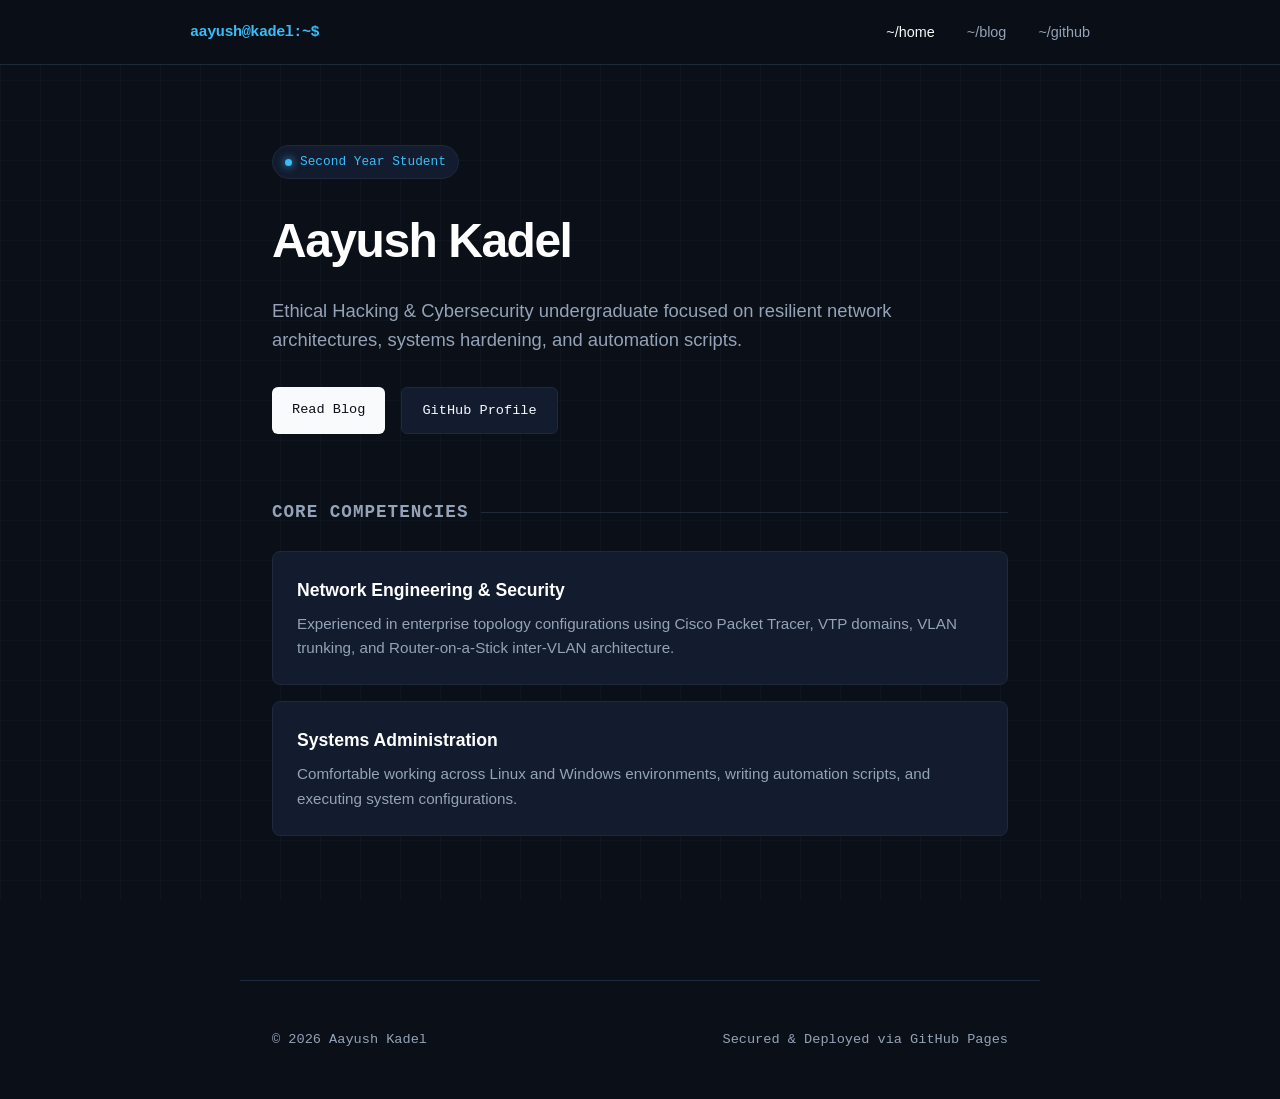
==== index.html @ 967a668c "Uploaded!" ====
<!DOCTYPE html>
<html lang="en">
<head>
    <meta charset="UTF-8">
    <meta name="viewport" content="width=device-width, initial-scale=1.0">
    <title>Aayush Kadel — Cybersecurity & Infrastructure</title>
    <link rel="stylesheet" href="style.css">
</head>
<body>
    <header>
        <nav>
            <div class="logo">aayush@kadel:~$</div>
            <ul class="nav-links">
                <li><a href="index.html" class="active">~/home</a></li>
                <li><a href="blog.html">~/blog</a></li>
                <li><a href="https://github.com" target="_blank">~/github</a></li>
            </ul>
        </nav>
    </header>

    <main class="container">
        <section class="hero">
            <div class="status-badge">
                <div class="status-dot"></div>
                Second Year Student
            </div>
            <h1>Aayush Kadel</h1>
            <p class="subtitle">
                Ethical Hacking & Cybersecurity undergraduate focused on resilient network architectures, systems hardening, and automation scripts.
            </p>
            <div class="actions">
                <a href="blog.html" class="btn btn-primary">Read Blog</a>
                <a href="https://github.com" target="_blank" class="btn btn-secondary">GitHub Profile</a>
            </div>
        </section>

        <section class="section">
            <h2>Core Competencies</h2>
            <div class="grid">
                <div class="card">
                    <h3>Network Engineering & Security</h3>
                    <p>Experienced in enterprise topology configurations using Cisco Packet Tracer, VTP domains, VLAN trunking, and Router-on-a-Stick inter-VLAN architecture.</p>
                </div>
                <div class="card">
                    <h3>Systems Administration</h3>
                    <p>Comfortable working across Linux and Windows environments, writing automation scripts, and executing system configurations.</p>
                </div>
            </div>
        </section>
    </main>

    <footer>
        <div>&copy; 2026 Aayush Kadel</div>
        <div>Secured & Deployed via GitHub Pages</div>
    </footer>
</body>
</html>
---- style.css ----
:root {
    --bg-color: #0b0f17;
    --card-bg: #131b2e;
    --border-color: #1e293b;
    --accent: #38bdf8;
    --accent-glow: rgba(56, 189, 248, 0.15);
    --text-main: #f8fafc;
    --text-muted: #94a3b8;
    --font-mono: ui-monospace, SFMono-Regular, Menlo, Monaco, Consolas, monospace;
}

* {
    margin: 0;
    padding: 0;
    box-sizing: border-box;
}

body {
    font-family: -apple-system, BlinkMacSystemFont, "Segoe UI", Roboto, Helvetica, Arial, sans-serif;
    background-color: var(--bg-color);
    color: var(--text-main);
    line-height: 1.6;
    overflow-x: hidden;
}

body::before {
    content: "";
    position: fixed;
    top: 0; left: 0; width: 100%; height: 100%;
    background-image: linear-gradient(var(--border-color) 1px, transparent 1px),
                      linear-gradient(90deg, var(--border-color) 1px, transparent 1px);
    background-size: 40px 40px;
    opacity: 0.25;
    z-index: -1;
}

header {
    border-bottom: 1px solid var(--border-color);
    background: rgba(11, 15, 23, 0.85);
    backdrop-filter: blur(10px);
    position: sticky;
    top: 0;
    z-index: 100;
    padding: 1.25rem 2rem;
}

nav {
    max-width: 900px;
    margin: 0 auto;
    display: flex;
    justify-content: space-between;
    align-items: center;
}

.logo {
    font-family: var(--font-mono);
    font-weight: 600;
    font-size: 0.95rem;
    color: var(--accent);
    letter-spacing: -0.5px;
}

.logo span {
    color: var(--text-muted);
}

.nav-links {
    list-style: none;
    display: flex;
    gap: 2rem;
    font-size: 0.9rem;
}

.nav-links a {
    color: var(--text-muted);
    text-decoration: none;
    transition: color 0.2s ease;
}

.nav-links a:hover, .nav-links a.active {
    color: var(--text-main);
}

.container {
    max-width: 800px;
    margin: 0 auto;
    padding: 5rem 2rem;
}

.hero {
    margin-bottom: 4rem;
}

.status-badge {
    display: inline-flex;
    align-items: center;
    gap: 0.5rem;
    font-family: var(--font-mono);
    font-size: 0.8rem;
    background: var(--card-bg);
    border: 1px solid var(--border-color);
    padding: 0.35rem 0.75rem;
    border-radius: 20px;
    color: var(--accent);
    margin-bottom: 1.5rem;
}

.status-dot {
    width: 7px;
    height: 7px;
    background-color: var(--accent);
    border-radius: 50%;
    box-shadow: 0 0 8px var(--accent);
    animation: pulse 2s infinite;
}

@keyframes pulse {
    0% { opacity: 1; }
    50% { opacity: 0.4; }
    100% { opacity: 1; }
}

.hero h1 {
    font-size: 3rem;
    font-weight: 800;
    letter-spacing: -1.5px;
    margin-bottom: 1rem;
    color: #ffffff;
}

.hero p.subtitle {
    font-size: 1.15rem;
    color: var(--text-muted);
    margin-bottom: 2rem;
    max-width: 650px;
}

.actions {
    display: flex;
    gap: 1rem;
}

.btn {
    font-family: var(--font-mono);
    font-size: 0.85rem;
    padding: 0.75rem 1.25rem;
    border-radius: 6px;
    text-decoration: none;
    font-weight: 500;
    transition: all 0.2s ease;
    cursor: pointer;
}

.btn-primary {
    background: var(--text-main);
    color: var(--bg-color);
}

.btn-primary:hover {
    background: var(--accent);
}

.btn-secondary {
    background: var(--card-bg);
    color: var(--text-main);
    border: 1px solid var(--border-color);
}

.btn-secondary:hover {
    border-color: var(--accent);
}

.section {
    margin-bottom: 4rem;
}

.section h2 {
    font-family: var(--font-mono);
    font-size: 1.1rem;
    text-transform: uppercase;
    letter-spacing: 1px;
    color: var(--text-muted);
    margin-bottom: 1.5rem;
    display: flex;
    align-items: center;
    gap: 0.75rem;
}

.section h2::after {
    content: "";
    flex: 1;
    height: 1px;
    background: var(--border-color);
}

.grid {
    display: grid;
    grid-template-columns: 1fr;
    gap: 1rem;
}

.card {
    background: var(--card-bg);
    border: 1px solid var(--border-color);
    padding: 1.5rem;
    border-radius: 8px;
    transition: border-color 0.2s ease, transform 0.2s ease;
}

.card:hover {
    border-color: var(--accent);
}

.card h3 {
    font-size: 1.1rem;
    margin-bottom: 0.5rem;
    color: #ffffff;
}

.card p {
    color: var(--text-muted);
    font-size: 0.95rem;
}

.blog-item {
    display: block;
    background: var(--card-bg);
    border: 1px solid var(--border-color);
    padding: 1.5rem;
    border-radius: 8px;
    text-decoration: none;
    transition: all 0.2s ease;
    margin-bottom: 1rem;
}

.blog-item:hover {
    border-color: var(--accent);
    transform: translateY(-2px);
    box-shadow: 0 4px 20px var(--accent-glow);
}

.blog-date {
    font-family: var(--font-mono);
    font-size: 0.75rem;
    color: var(--accent);
    margin-bottom: 0.5rem;
}

.blog-item h3 {
    color: #ffffff;
    font-size: 1.2rem;
    margin-bottom: 0.5rem;
}

.blog-item p {
    color: var(--text-muted);
    font-size: 0.95rem;
}

footer {
    max-width: 800px;
    margin: 0 auto;
    padding: 3rem 2rem;
    border-top: 1px solid var(--border-color);
    display: flex;
    justify-content: space-between;
    font-size: 0.85rem;
    color: var(--text-muted);
    font-family: var(--font-mono);
}
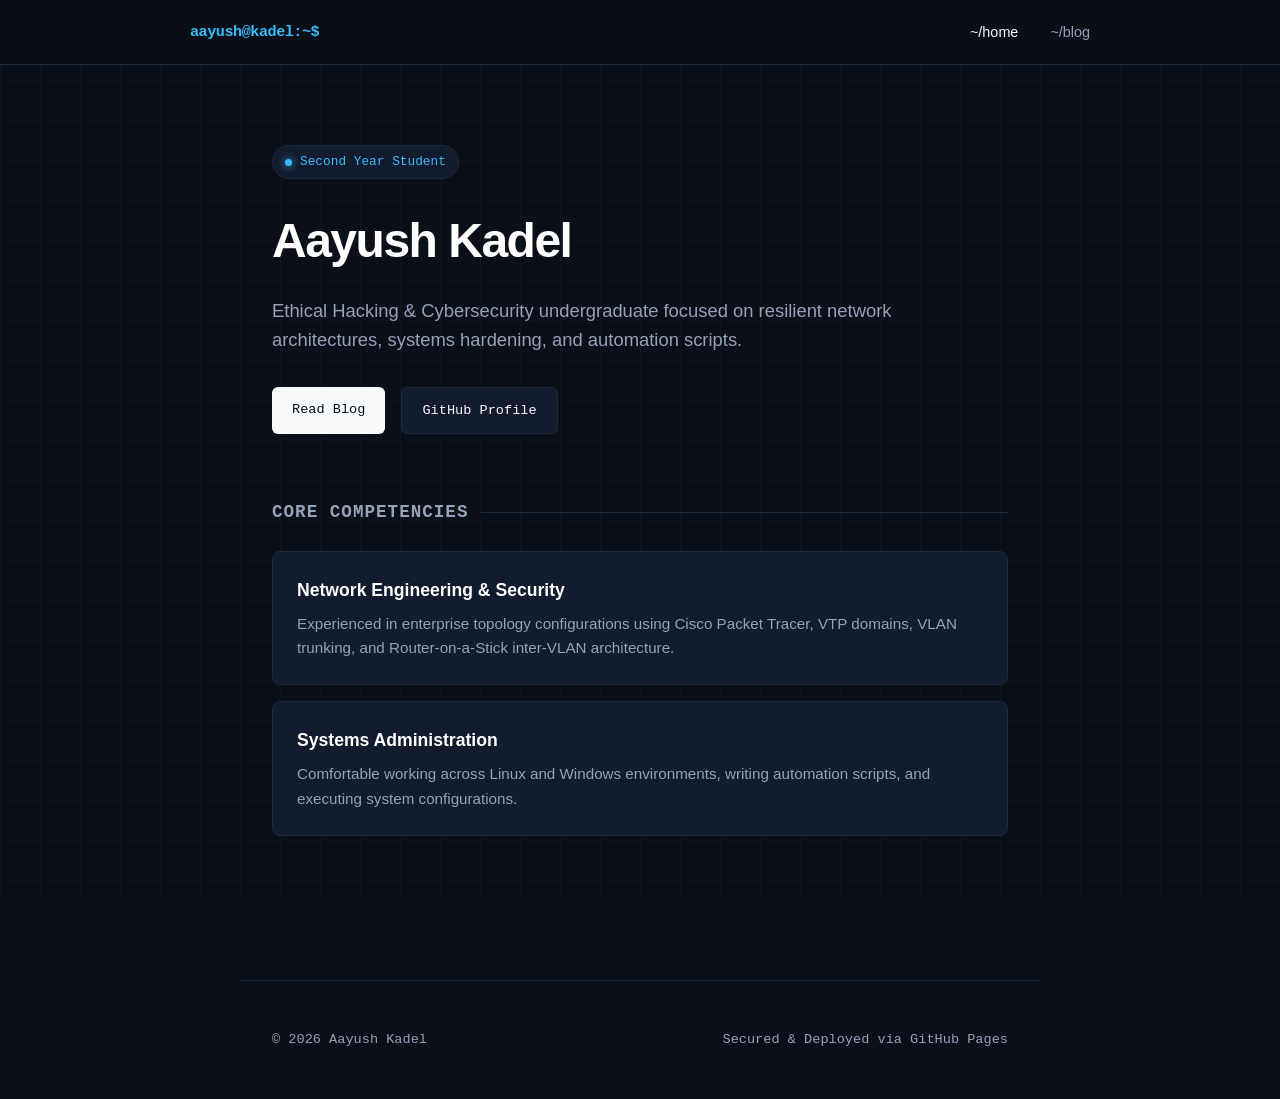
==== commit 4b75f490: "Update index.html" ====
--- a/index.html
+++ b/index.html
@@ -13,7 +13,7 @@
             <ul class="nav-links">
                 <li><a href="index.html" class="active">~/home</a></li>
                 <li><a href="blog.html">~/blog</a></li>
-                <li><a href="https://github.com" target="_blank">~/github</a></li>
+                
             </ul>
         </nav>
     </header>
@@ -54,4 +54,4 @@
         <div>Secured & Deployed via GitHub Pages</div>
     </footer>
 </body>
-</html>+</html>
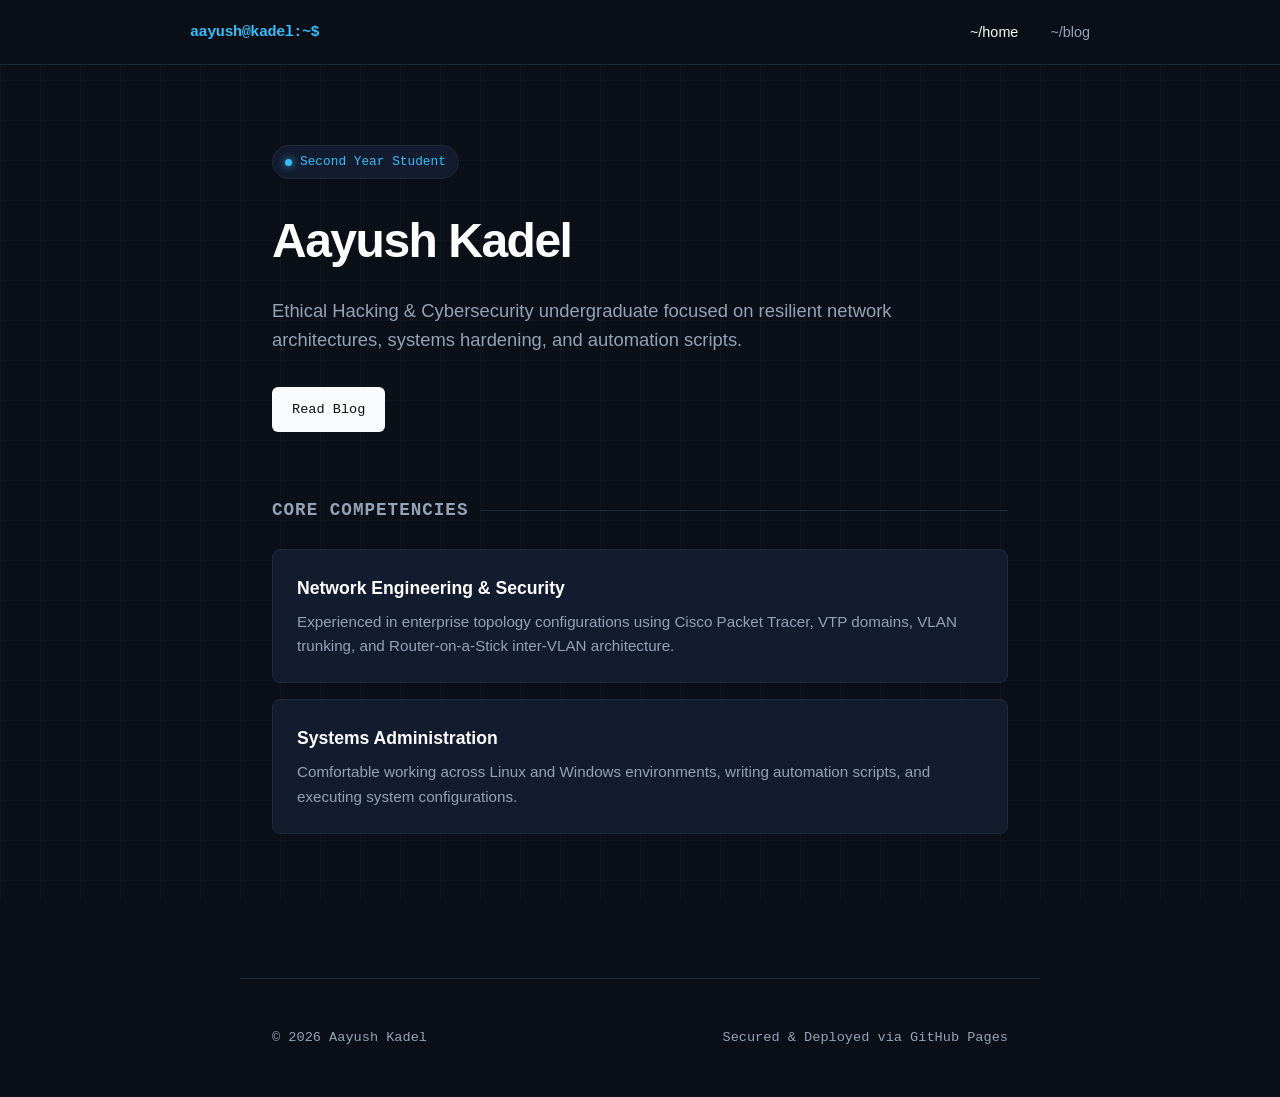
==== commit 92c0587f: "Update index.html" ====
--- a/index.html
+++ b/index.html
@@ -30,7 +30,7 @@
             </p>
             <div class="actions">
                 <a href="blog.html" class="btn btn-primary">Read Blog</a>
-                <a href="https://github.com" target="_blank" class="btn btn-secondary">GitHub Profile</a>
+
             </div>
         </section>
 
